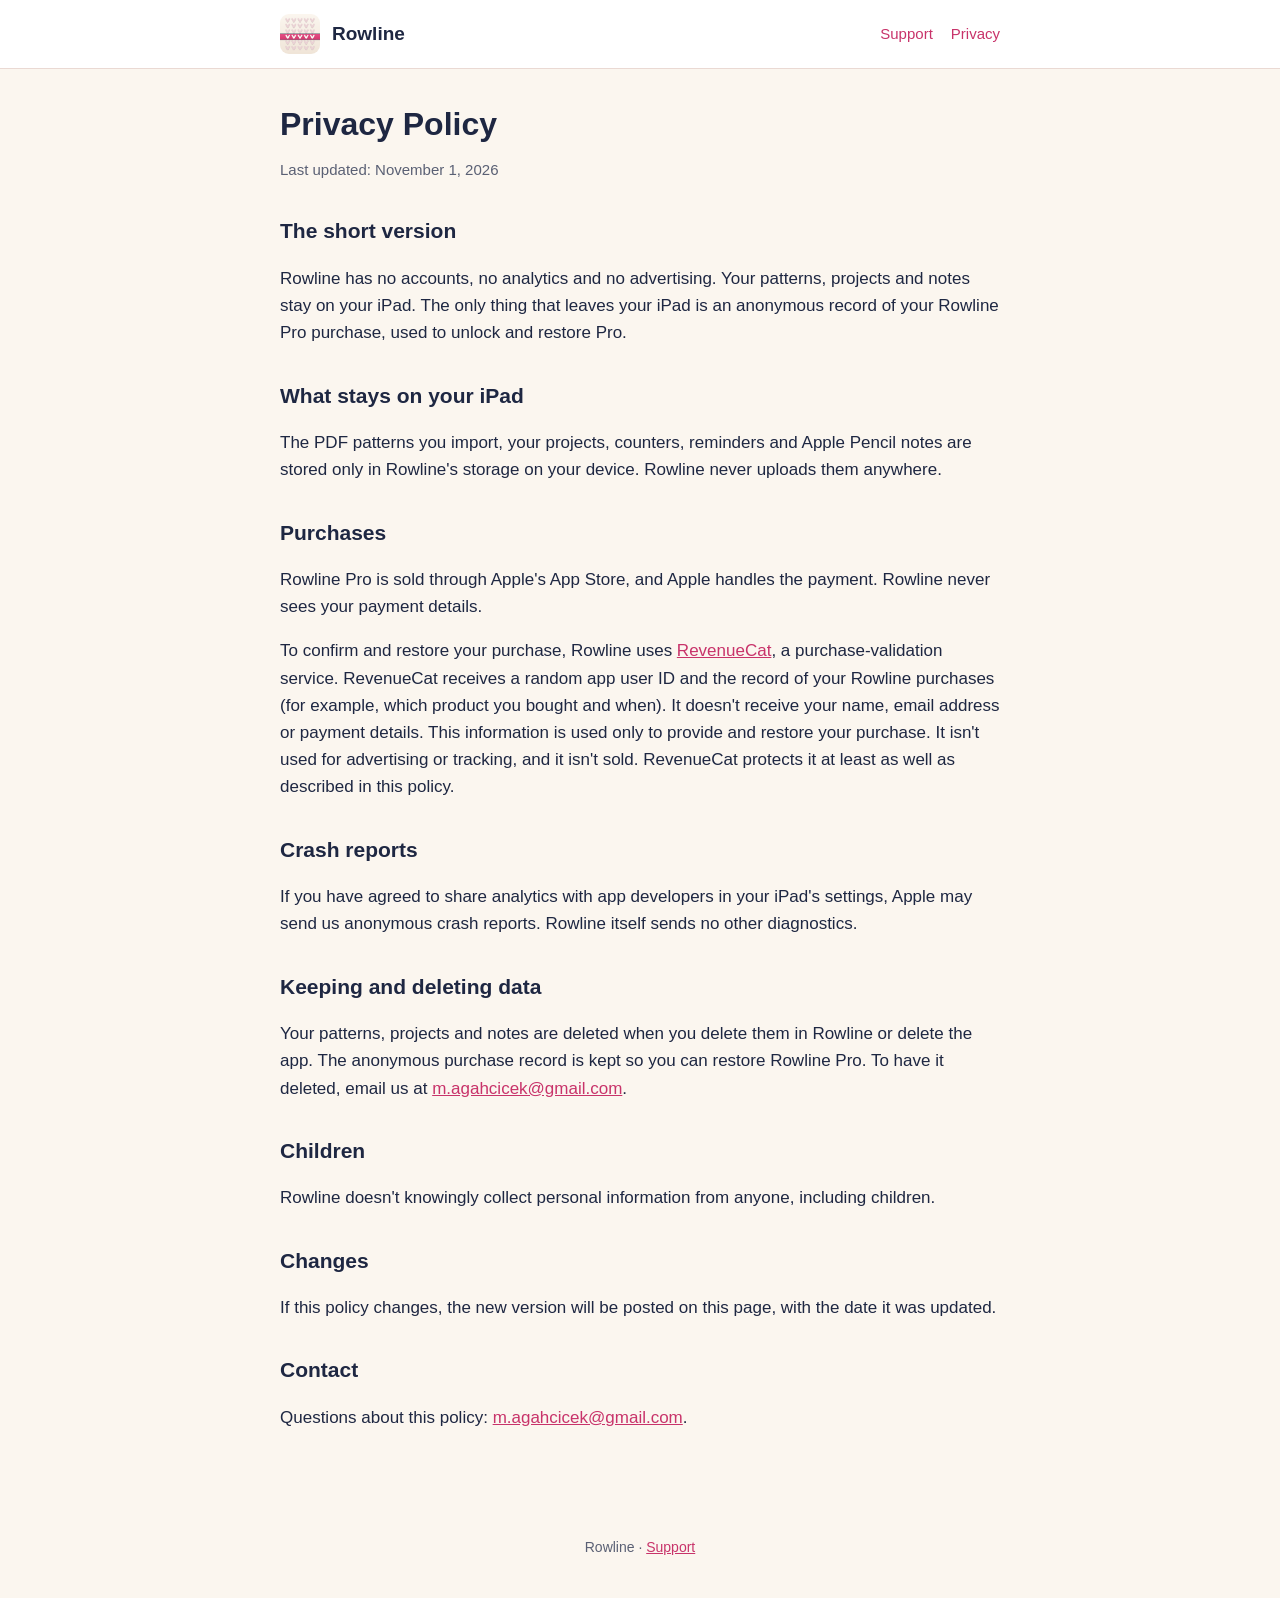
==== privacy.html @ b822f6b6 "Rowline support and privacy pages" ====
<!doctype html>
<html lang="en">
<head>
  <meta charset="utf-8">
  <meta name="viewport" content="width=device-width, initial-scale=1">
  <title>Rowline Privacy Policy</title>
  <meta name="description" content="Privacy policy for Rowline, the iPad app for knitting and crochet PDF patterns.">
  <link rel="icon" href="icon.png">
  <link rel="stylesheet" href="styles.css">
</head>
<body>
  <header>
    <div class="bar">
      <img src="icon.png" alt="">
      <a class="brand" href="./">Rowline</a>
      <nav><a href="./">Support</a><a href="privacy.html">Privacy</a></nav>
    </div>
  </header>
  <main>
    <h1>Privacy Policy</h1>
    <p class="updated">Last updated: November 1, 2026</p>

    <h2>The short version</h2>
    <p>Rowline has no accounts, no analytics and no advertising. Your patterns, projects and notes stay on your iPad. The only thing that leaves your iPad is an anonymous record of your Rowline Pro purchase, used to unlock and restore Pro.</p>

    <h2>What stays on your iPad</h2>
    <p>The PDF patterns you import, your projects, counters, reminders and Apple Pencil notes are stored only in Rowline's storage on your device. Rowline never uploads them anywhere.</p>

    <h2>Purchases</h2>
    <p>Rowline Pro is sold through Apple's App Store, and Apple handles the payment. Rowline never sees your payment details.</p>
    <p>To confirm and restore your purchase, Rowline uses <a href="https://www.revenuecat.com/privacy">RevenueCat</a>, a purchase-validation service. RevenueCat receives a random app user ID and the record of your Rowline purchases (for example, which product you bought and when). It doesn't receive your name, email address or payment details. This information is used only to provide and restore your purchase. It isn't used for advertising or tracking, and it isn't sold. RevenueCat protects it at least as well as described in this policy.</p>

    <h2>Crash reports</h2>
    <p>If you have agreed to share analytics with app developers in your iPad's settings, Apple may send us anonymous crash reports. Rowline itself sends no other diagnostics.</p>

    <h2>Keeping and deleting data</h2>
    <p>Your patterns, projects and notes are deleted when you delete them in Rowline or delete the app. The anonymous purchase record is kept so you can restore Rowline Pro. To have it deleted, email us at <a href="mailto:m.agahcicek@gmail.com">m.agahcicek@gmail.com</a>.</p>

    <h2>Children</h2>
    <p>Rowline doesn't knowingly collect personal information from anyone, including children.</p>

    <h2>Changes</h2>
    <p>If this policy changes, the new version will be posted on this page, with the date it was updated.</p>

    <h2>Contact</h2>
    <p>Questions about this policy: <a href="mailto:m.agahcicek@gmail.com">m.agahcicek@gmail.com</a>.</p>
  </main>
  <footer>Rowline · <a href="./">Support</a></footer>
</body>
</html>
---- styles.css ----
:root {
  --paper: #fbf6ef;
  --ink: #1e2742;
  --muted: #5a6074;
  --accent: #c8336a;
  --band: #e2457a;
  --line: #ead9d3;
}
* { box-sizing: border-box; }
html { -webkit-text-size-adjust: 100%; }
body {
  margin: 0;
  background: var(--paper);
  color: var(--ink);
  font: 17px/1.6 -apple-system, BlinkMacSystemFont, "SF Pro Text", "Segoe UI", Roboto, Helvetica, Arial, sans-serif;
}
header {
  border-bottom: 1px solid var(--line);
  background: #fff;
}
.bar {
  max-width: 760px;
  margin: 0 auto;
  padding: 14px 20px;
  display: flex;
  align-items: center;
  gap: 12px;
}
.bar img { width: 40px; height: 40px; border-radius: 9px; }
.bar a.brand { color: var(--ink); font-weight: 700; text-decoration: none; font-size: 19px; }
.bar nav { margin-left: auto; display: flex; gap: 18px; font-size: 15px; }
.bar nav a { color: var(--accent); text-decoration: none; }
main { max-width: 760px; margin: 0 auto; padding: 28px 20px 64px; }
h1 { font-size: 32px; line-height: 1.2; margin: 8px 0 6px; }
h2 { font-size: 21px; margin: 32px 0 6px; }
p, li { color: var(--ink); }
.lead { color: var(--muted); font-size: 18px; margin-top: 0; }
.updated { color: var(--muted); font-size: 15px; }
a { color: var(--accent); }
.band {
  height: 10px;
  background: var(--band);
  border-top: 3px solid var(--ink);
  border-bottom: 3px solid var(--ink);
  margin: 24px 0;
}
.card {
  background: #fff;
  border: 1px solid var(--line);
  border-radius: 14px;
  padding: 18px 20px;
  margin: 16px 0;
}
footer { color: var(--muted); font-size: 14px; text-align: center; padding: 24px 20px 40px; }
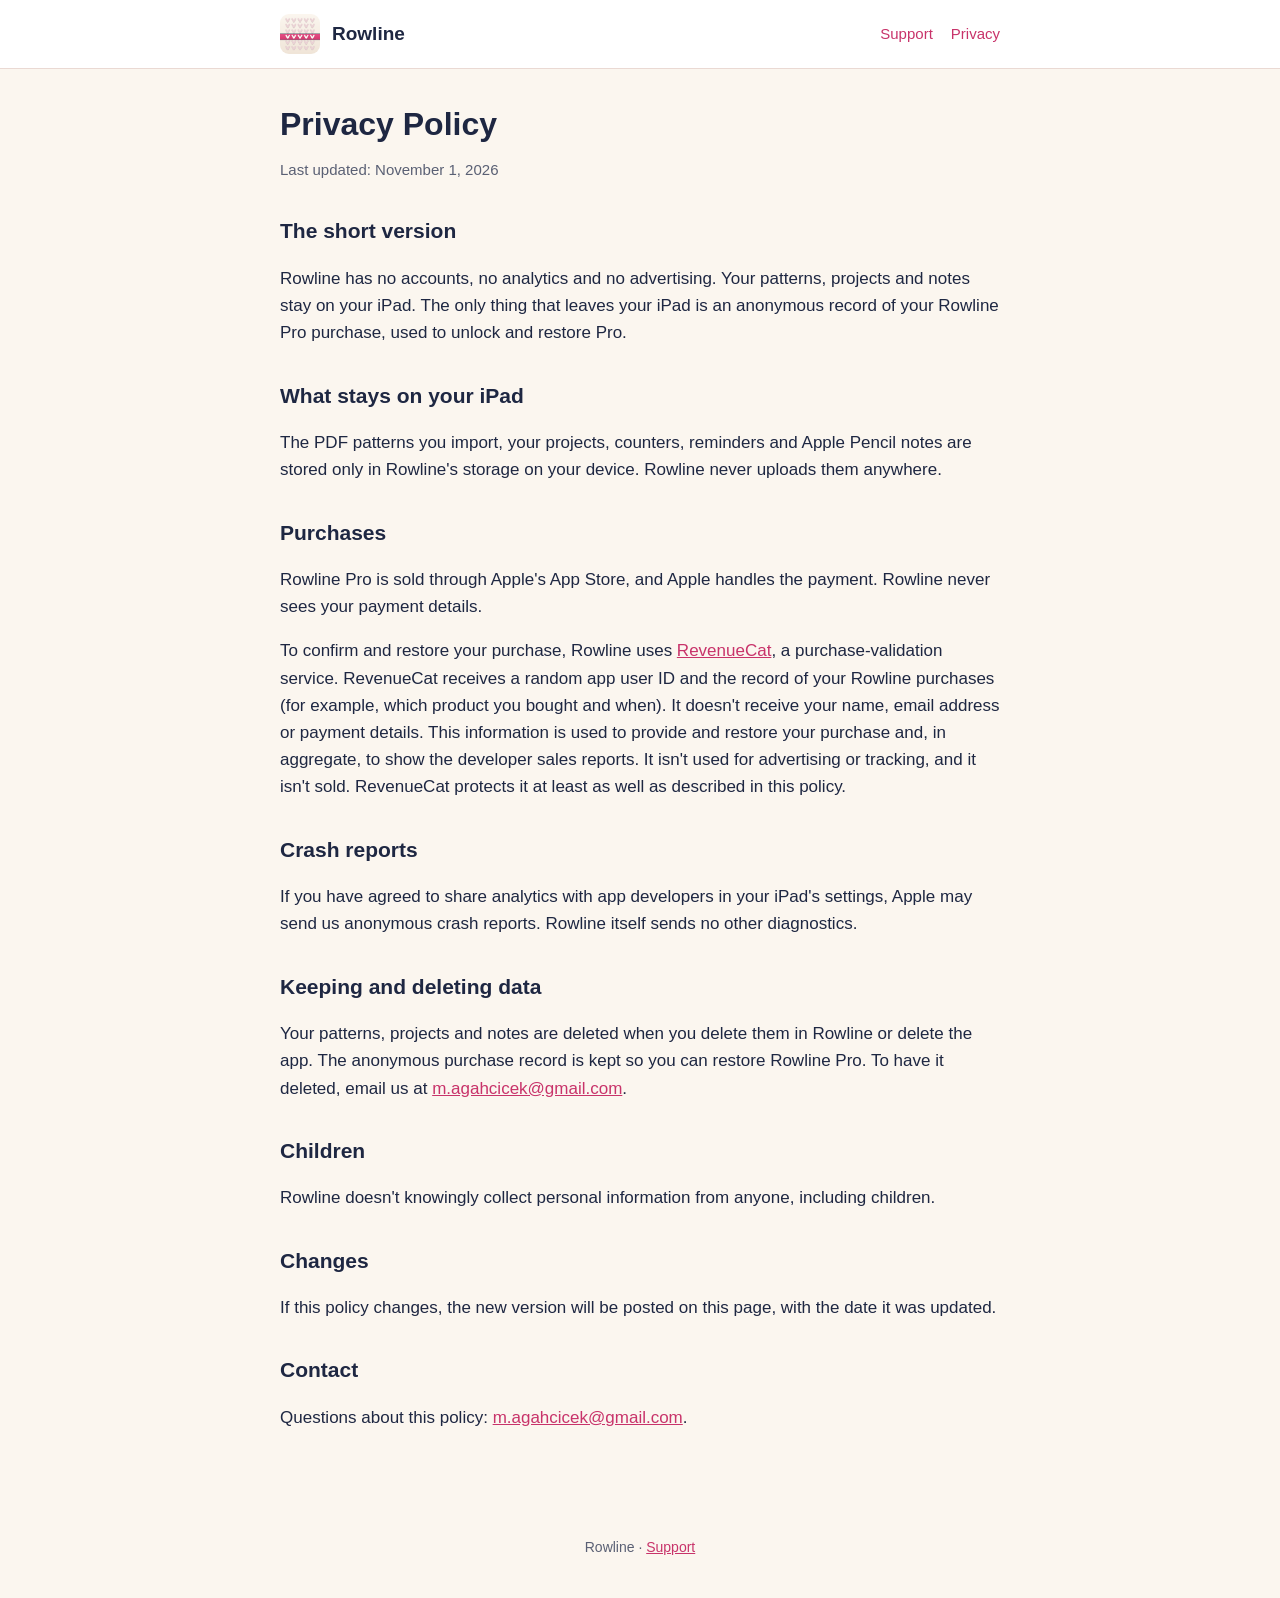
==== commit e3770e95: "Privacy: purchase records also feed aggregate sales reports" ====
--- a/privacy.html
+++ b/privacy.html
@@ -28,7 +28,7 @@
 
     <h2>Purchases</h2>
     <p>Rowline Pro is sold through Apple's App Store, and Apple handles the payment. Rowline never sees your payment details.</p>
-    <p>To confirm and restore your purchase, Rowline uses <a href="https://www.revenuecat.com/privacy">RevenueCat</a>, a purchase-validation service. RevenueCat receives a random app user ID and the record of your Rowline purchases (for example, which product you bought and when). It doesn't receive your name, email address or payment details. This information is used only to provide and restore your purchase. It isn't used for advertising or tracking, and it isn't sold. RevenueCat protects it at least as well as described in this policy.</p>
+    <p>To confirm and restore your purchase, Rowline uses <a href="https://www.revenuecat.com/privacy">RevenueCat</a>, a purchase-validation service. RevenueCat receives a random app user ID and the record of your Rowline purchases (for example, which product you bought and when). It doesn't receive your name, email address or payment details. This information is used to provide and restore your purchase and, in aggregate, to show the developer sales reports. It isn't used for advertising or tracking, and it isn't sold. RevenueCat protects it at least as well as described in this policy.</p>
 
     <h2>Crash reports</h2>
     <p>If you have agreed to share analytics with app developers in your iPad's settings, Apple may send us anonymous crash reports. Rowline itself sends no other diagnostics.</p>
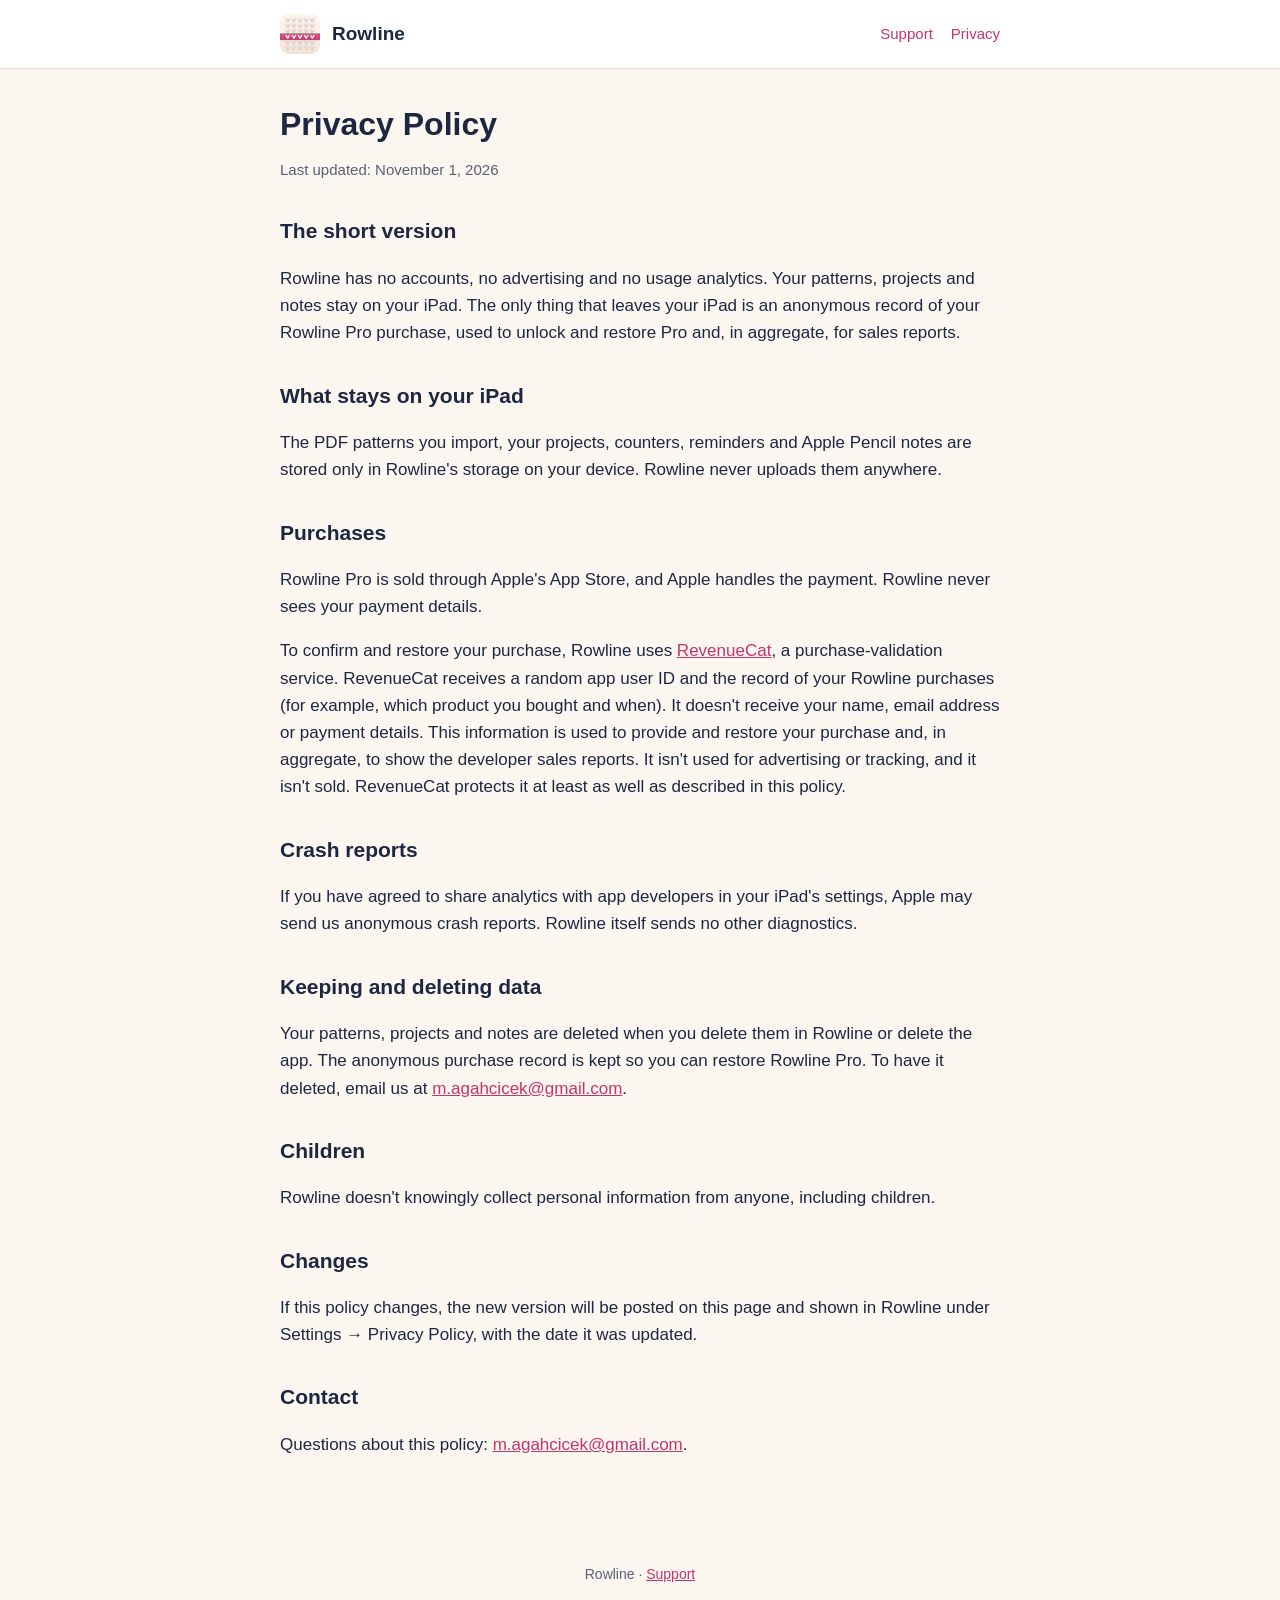
==== commit 3061d941: "Privacy: say "usage analytics" and match the in-app policy wording" ====
--- a/privacy.html
+++ b/privacy.html
@@ -21,7 +21,7 @@
     <p class="updated">Last updated: November 1, 2026</p>
 
     <h2>The short version</h2>
-    <p>Rowline has no accounts, no analytics and no advertising. Your patterns, projects and notes stay on your iPad. The only thing that leaves your iPad is an anonymous record of your Rowline Pro purchase, used to unlock and restore Pro.</p>
+    <p>Rowline has no accounts, no advertising and no usage analytics. Your patterns, projects and notes stay on your iPad. The only thing that leaves your iPad is an anonymous record of your Rowline Pro purchase, used to unlock and restore Pro and, in aggregate, for sales reports.</p>
 
     <h2>What stays on your iPad</h2>
     <p>The PDF patterns you import, your projects, counters, reminders and Apple Pencil notes are stored only in Rowline's storage on your device. Rowline never uploads them anywhere.</p>
@@ -40,7 +40,7 @@
     <p>Rowline doesn't knowingly collect personal information from anyone, including children.</p>
 
     <h2>Changes</h2>
-    <p>If this policy changes, the new version will be posted on this page, with the date it was updated.</p>
+    <p>If this policy changes, the new version will be posted on this page and shown in Rowline under Settings → Privacy Policy, with the date it was updated.</p>
 
     <h2>Contact</h2>
     <p>Questions about this policy: <a href="mailto:m.agahcicek@gmail.com">m.agahcicek@gmail.com</a>.</p>
